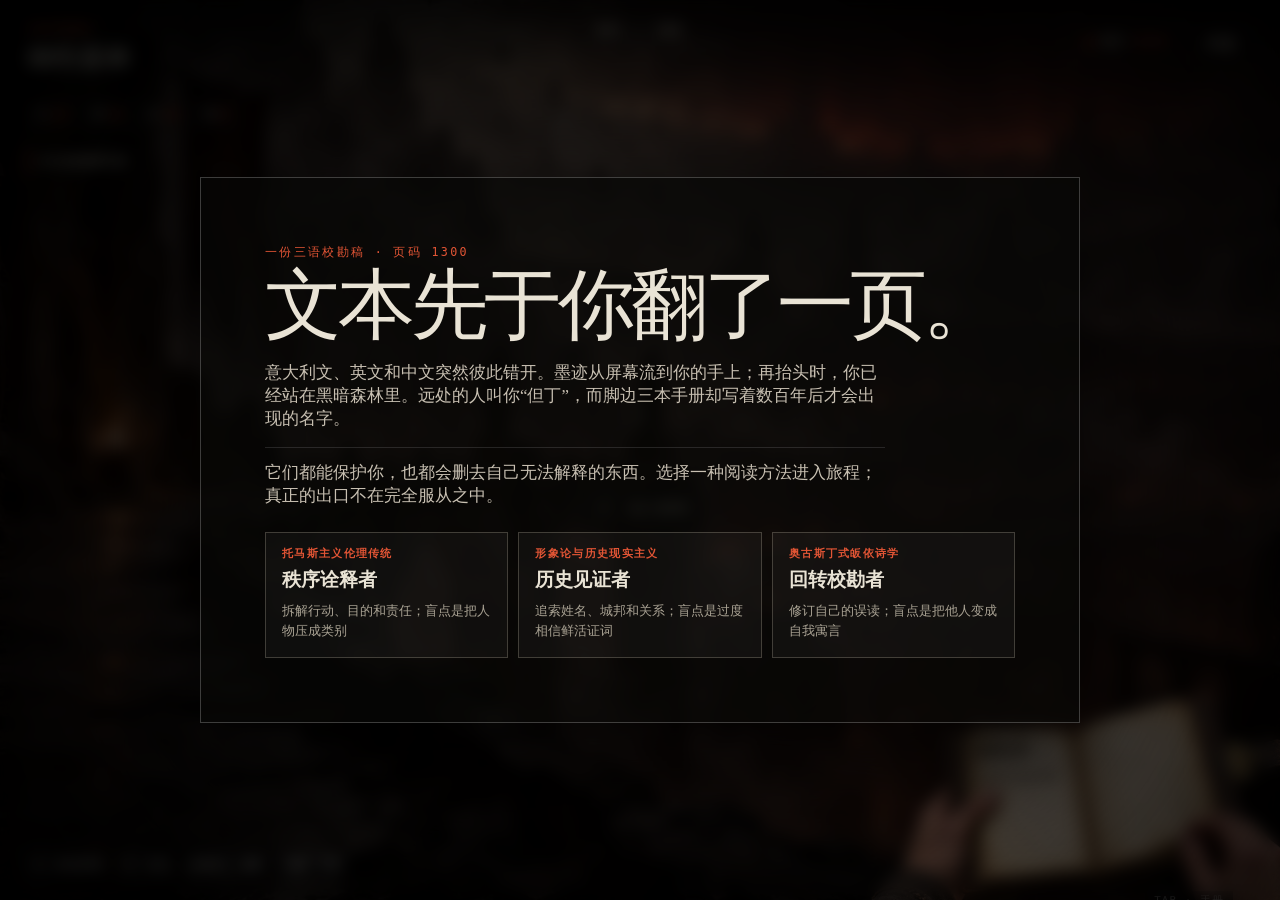
==== atlas.html @ f46daacb "Build playable Canto V narrative vertical slice" ====
<!doctype html>
<html lang="zh-CN">
<head>
  <meta charset="UTF-8" />
  <meta name="viewport" content="width=device-width, initial-scale=1" />
  <meta name="theme-color" content="#070706" />
  <meta name="description" content="第一人称《神曲》规则怪谈：100歌剧情演绎、三种解释传统、跨歌后果、三语阅读与王维克中文全译。" />
  <title>进入此门者｜第一人称《神曲》旅程</title>
  <link rel="preload" as="image" href="assets/inferno-first-person.png" />
  <link rel="preload" as="image" href="assets/traveler-hands-manual.png" />
  <link rel="preload" as="image" href="assets/character-virgil.png" />
  <link rel="preload" as="image" href="assets/character-francesca-paolo.png" />
  <link rel="stylesheet" href="styles.css" />
  <link rel="stylesheet" href="immersive.css?v=20260926-story4" />
</head>
<body>
  <main class="game realm-inferno" id="game" aria-label="第一人称三界旅程">
    <div class="world" id="world" aria-hidden="true">
      <img class="world-image" id="worldImage" src="assets/inferno-first-person.png" alt="" />
      <canvas id="atmosphere"></canvas>
      <div class="depth-fog"></div><div class="vignette"></div>
    </div>

    <header class="hud-top">
      <div class="place"><span id="realmLabel">INFERNO</span><strong id="placeTitle">幽暗森林</strong></div>
      <div class="route"><span id="routeCount">001 / 100</span><i><b id="routeBar"></b></i></div>
      <div class="hud-actions">
        <button class="quiet-button sound-toggle" id="musicToggle" type="button" aria-pressed="true"><span class="sound-bars" aria-hidden="true"><i></i><i></i><i></i></span><b>配乐</b><em>开</em></button>
        <button class="quiet-button" id="openArchive" type="button">档案</button>
      </div>
    </header>

    <div class="status-orbit" aria-label="旅者状态"><span title="意志">意 <b id="willValue">55</b></span><span title="怜悯">悯 <b id="mercyValue">55</b></span><span title="辨识">识 <b id="insightValue">55</b></span><span class="burden-stat" title="道路张力">张 <b id="burdenValue">0</b></span></div>
    <div class="school-orbit" id="schoolHud">尚未选择解释手册</div>
    <div class="reticle" aria-hidden="true"><i></i><i></i></div>
    <figure class="character-stage" id="characterStage" hidden>
      <img id="characterPortrait" src="assets/character-virgil.png" alt="" />
      <figcaption><span id="characterRole">引路人</span><strong id="characterName">维吉尔</strong></figcaption>
    </figure>

    <button class="world-prompt" id="worldPrompt" type="button"><span class="key">W</span><strong id="promptText">向前走</strong></button>

    <section class="encounter" id="encounterPanel" aria-live="polite" hidden>
      <div class="speaker-line"><span id="speakerName"></span><small id="encounterStage"></small></div>
      <div class="dialogue-trail" id="dialogueTrail"></div>
      <p class="spoken" id="spokenText"></p>
      <h1 id="encounterQuestion" hidden></h1>
      <div class="choices" id="choiceList" hidden></div>
      <div class="consequence" id="consequence" hidden>
        <p class="aftermath" id="consequenceText"></p>
        <section class="choice-analysis" id="choiceAnalysis" hidden>
          <span id="analysisLabel">手册复盘</span>
          <strong id="analysisMethod"></strong>
          <p id="analysisWhy"></p>
          <p class="analysis-limit" id="analysisLimit"></p>
          <small id="analysisEvidence"></small>
        </section>
        <div class="consequence-actions"><button class="text-button" id="showEvidence" type="button">翻阅本歌文本</button><button class="stay-button" id="acceptFate" type="button" hidden>留在此处</button><button class="continue-button" id="continueJourney" type="button"><span>W</span> 继续前行</button></div>
      </div>
    </section>

    <section class="interlude" id="interlude" aria-live="polite" hidden>
      <div class="interlude-rule"></div>
      <p id="interludeRoute"></p>
      <span class="interlude-theme" id="interludeTheme"></span>
      <blockquote><q id="interludeQuote"></q><cite id="interludeSource"></cite></blockquote>
      <p class="interlude-note" id="interludeNote"></p>
      <button id="interludeContinue" type="button"><span>W</span> 进入下一歌</button>
    </section>

    <button class="manual-rig" id="manualButton" type="button" aria-label="打开随身手册">
      <img src="assets/traveler-hands-manual.png" alt="你的双手正拿着一本打开的皮革手册" />
      <span class="manual-ink" id="manualInk"><b>旅程记录</b><em>尚未写入本歌判断</em></span><span class="manual-key">TAB · 手册</span>
    </button>

    <div class="movement-help"><span><b>W</b> 推进剧情</span><span><b>E</b> 交互</span><span><b>A/B/C</b> 选择</span><span><b>TAB</b> 手册</span></div>

    <aside class="compendium" id="compendium" hidden>
      <header><div><span>FIELD MANUAL</span><h2>随身手册</h2></div><button id="closeCompendium" type="button" aria-label="关闭手册">×</button></header>
      <nav aria-label="手册内容"><button class="is-active" data-panel="record" type="button">本歌记录</button><button data-panel="school" type="button">解释规则</button><button data-panel="threads" type="button">跨歌回声</button><button data-panel="text" type="button">三语阅读</button><button data-panel="map" type="button">百歌地图</button><button data-panel="sources" type="button">文献来源</button></nav>
      <div class="manual-panel is-active" data-manual-panel="record">
        <p class="folio" id="recordRef">INF. I</p><h3 id="recordTitle">幽暗森林</h3>
        <div class="record-dialogue" id="recordDialogue"></div>
        <p id="recordBody">本歌尚未作出判断。</p>
        <section class="source-trace"><span id="evidenceType">原诗索引</span><strong id="evidenceRef">Inf. I.1–136</strong><p id="evidenceNote">本歌场景依据原诗重构；人物对白将标明直引或改写。</p></section>
        <div class="school-verdict" id="schoolVerdict"><span>解释批注</span><p>选择手册后，这里会记录它如何阅读你的行动。</p></div>
        <p class="fate-status" id="fateStatus">道路张力 0 / 7</p>
        <div class="error-mark" id="errorMark" hidden><span>当前偏向</span><strong id="errorLabel"></strong></div>
      </div>
      <div class="manual-panel school-panel" data-manual-panel="school" hidden>
        <p class="folio">INTERPRETIVE PROTOCOL</p><h3 id="schoolName">学派规则</h3>
        <p class="school-scholar" id="schoolScholar"></p>
        <blockquote id="schoolThesis"></blockquote>
        <div class="method-pair"><p><span>你能做什么</span><strong id="schoolTool"></strong></p><p><span>手册看不见什么</span><strong id="schoolBlindSpot"></strong></p></div>
        <ol class="school-rules" id="schoolRules"></ol>
        <div class="school-ledger"><span id="schoolSafety"></span><span id="schoolDoubt"></span></div>
        <p class="school-warning" id="schoolWarning"></p>
      </div>
      <div class="manual-panel threads-panel" data-manual-panel="threads" hidden>
        <p class="folio">ECHOES ACROSS THE POEM</p><h3>跨歌回声</h3>
        <p>关键判断不会在离开本歌后消失。它们会改变后来的人物、问题和手册文字。</p>
        <div class="thread-summary"><span id="fractureCount">手册裂痕 0 / 3界</span><span id="threadCount">尚无回声</span></div>
        <div class="thread-list" id="threadList"></div>
      </div>
      <div class="manual-panel evidence-panel" data-manual-panel="text" hidden>
        <div class="evidence-heading"><div><p class="folio" id="textRef"></p><h3>三语阅读</h3></div><button class="text-button" id="toggleLines" type="button">展开意/英全歌</button></div>
        <details class="alignment-note"><summary>文本编排</summary><p id="alignmentState">100歌已核对</p></details>
        <section class="chinese-context"><span>本篇提要</span><p id="chineseExplanation"></p></section>
        <section class="chinese-translation" aria-labelledby="chineseTranslationTitle">
          <header><div><span id="chineseRef">王维克译 · 1949</span><h4 id="chineseTranslationTitle">散文体中文全译</h4></div><button class="text-button" id="toggleChinese" type="button">展开本篇译文</button></header>
          <p class="translation-method">王维克散文译 · 按本篇段落编排</p>
          <p class="translation-summary" id="chineseSummary"></p>
          <div class="chinese-text" id="chineseText"></div>
          <details class="translator-notes" id="translatorNotes" hidden><summary id="translatorNotesSummary">王维克译者注</summary><ol id="translatorNotesList"></ol></details>
        </section>
        <div class="language-headings" aria-hidden="true"><span>行号</span><span>意大利文原文</span><span>Longfellow 英译</span></div>
        <div class="lines" id="lineWindow"></div>
      </div>
      <div class="manual-panel" data-manual-panel="map" hidden><div class="map-head"><p>选择已抵达的歌；未抵达节点只显示标题。</p><span id="visitedCount"></span></div><div class="canto-map" id="cantoMap"></div></div>
      <div class="manual-panel sources" data-manual-panel="sources" hidden>
        <h3>版本与链接</h3>
        <p>原文、译文与研究资料入口。</p>
        <a href="https://www.gutenberg.org/ebooks/1000" target="_blank" rel="noreferrer"><strong>Project Gutenberg 1000</strong><span>意大利文《神曲》全文</span></a>
        <a href="https://www.gutenberg.org/ebooks/1004" target="_blank" rel="noreferrer"><strong>Project Gutenberg 1004</strong><span>Longfellow 英译全文</span></a>
        <a href="https://commons.wikimedia.org/wiki/File:NCL-9900010594_%E7%A5%9E%E6%9B%B2.pdf" target="_blank" rel="noreferrer"><strong>王维克译《神曲》</strong><span>商务印书馆1949年版公版扫描</span></a>
        <a href="https://www.cp.com.cn/ourselves/history/dsj.html" target="_blank" rel="noreferrer"><strong>商务印书馆大事记</strong><span>1939—1948年译本出版记录</span></a>
        <a href="https://icwar.bfsu.edu.cn/__local/C/5C/36/866BDBA2E367BA9104724E0DD99_2E299E2A_2F5A9C.pdf?e=.pdf" target="_blank" rel="noreferrer"><strong>汉译研究论文</strong><span>首个中文全译本及译本史说明</span></a>
        <a href="https://dante.princeton.edu/dante/pdp/commedia.html" target="_blank" rel="noreferrer"><strong>Princeton Dante Project</strong><span>原文、译文与评论入口</span></a>
        <a href="https://dante.dartmouth.edu/" target="_blank" rel="noreferrer"><strong>Dartmouth Dante Project</strong><span>历史评论数据库</span></a>
        <a href="https://digitaldante.columbia.edu/dante/divine-comedy/" target="_blank" rel="noreferrer"><strong>Digital Dante</strong><span>逐歌原文、译文与专题评论</span></a>
        <a href="https://worldofdante.org/" target="_blank" rel="noreferrer"><strong>World of Dante</strong><span>人物、地点、地图、时间线与图像</span></a>
        <a href="https://plato.stanford.edu/entries/aquinas/" target="_blank" rel="noreferrer"><strong>Thomas Aquinas</strong><span>意志、德性与自由选择</span></a>
        <a href="https://dante.princeton.edu/cgi-bin/dante/DispMinorWork.pl?REF=XIII.20&amp;TITLE=Epist" target="_blank" rel="noreferrer"><strong>《致斯卡拉大亲王书》第十三封</strong><span>《神曲》的复义阅读传统</span></a>
        <a href="https://assets.press.princeton.edu/chapters/i10091.pdf" target="_blank" rel="noreferrer"><strong>Erich Auerbach</strong><span>形象论、历史现实与尘世人物</span></a>
        <a href="https://books.google.com/books/about/Dante.html?id=Bobx-kv6_KIC" target="_blank" rel="noreferrer"><strong>John Freccero</strong><span>《但丁：皈依的诗学》</span></a>
        <a href="https://www.gutenberg.org/files/8438/8438-h/8438-h" target="_blank" rel="noreferrer"><strong>亚里士多德《尼各马可伦理学》</strong><span>选择、德性与自由行动</span></a>
        <a href="https://www.gutenberg.org/cache/epub/3296/pg3296.html" target="_blank" rel="noreferrer"><strong>奥古斯丁《忏悔录》</strong><span>欲望、记忆与心灵回转</span></a>
        <a href="https://www.gutenberg.org/files/14328/14328-h/14328-h.htm" target="_blank" rel="noreferrer"><strong>波爱修斯《哲学的慰藉》</strong><span>命运、自由与善的秩序</span></a>
        <details class="method-note"><summary>版本说明</summary><p>意大利文与英文按篇、歌、行编排，共14,233行；王维克散文译按篇、段落编排，收录100篇、961段正文与1,691条译者注。人物与场景为依据原著空间和服饰语境制作的当代重构。</p></details>
      </div>
    </aside>

    <div class="role-gate" id="roleGate" role="dialog" aria-modal="true" aria-labelledby="gateTitle">
      <div class="gate-card"><span class="gate-kicker">一份三语校勘稿 · 页码 1300</span><h1 id="gateTitle">文本先于你翻了一页。</h1><p>意大利文、英文和中文突然彼此错开。墨迹从屏幕流到你的手上；再抬头时，你已经站在黑暗森林里。远处的人叫你“但丁”，而脚边三本手册却写着数百年后才会出现的名字。</p><p class="gate-premise">它们都能保护你，也都会删去自己无法解释的东西。选择一种阅读方法进入旅程；真正的出口不在完全服从之中。</p><div class="roles"><button data-role="wanderer" type="button"><small>托马斯主义伦理传统</small><strong>秩序诠释者</strong><span>拆解行动、目的和责任；盲点是把人物压成类别</span></button><button data-role="witness" type="button"><small>形象论与历史现实主义</small><strong>历史见证者</strong><span>追索姓名、城邦和关系；盲点是过度相信鲜活证词</span></button><button data-role="reader" type="button"><small>奥古斯丁式皈依诗学</small><strong>回转校勘者</strong><span>修订自己的误读；盲点是把他人变成自我寓言</span></button></div></div>
    </div>
  </main>
  <script src="encounters.js?v=20260926-story4"></script><script src="app.js?v=20260926-story4"></script>
</body>
</html>
---- styles.css ----
:root{color-scheme:dark;--paper:#e9e3d5;--dim:#aaa394;--ink:#090908;--glass:rgba(9,9,8,.68);--line:rgba(235,226,205,.22);--accent:#e25535;--look-x:0px;--look-y:0px}*{box-sizing:border-box}html,body{margin:0;width:100%;height:100%;overflow:hidden;background:#050505;color:var(--paper);font-family:"Songti SC","Noto Serif CJK SC",Georgia,serif}button{font:inherit}.game{position:relative;width:100%;height:100svh;overflow:hidden;isolation:isolate;background:#080706}.game.realm-purgatorio{--accent:#e8ad54}.game.realm-paradiso{--accent:#f1dfad;--paper:#fffdf5;--dim:#d6d1c6}.world{position:absolute;inset:-4%;z-index:-2;overflow:hidden;transform:translate3d(var(--look-x),var(--look-y),0) scale(1.05);transition:transform .16s ease-out}.world-image{width:100%;height:100%;object-fit:cover;filter:saturate(.84) contrast(1.08) brightness(.68);transform:scale(1.03);animation:world-breathe 16s ease-in-out infinite alternate}.realm-purgatorio .world-image{filter:saturate(.88) contrast(1.02) brightness(.8)}.realm-paradiso .world-image{filter:saturate(.78) contrast(.97) brightness(.92)}.game.is-walking .world{animation:camera-step 1.15s cubic-bezier(.2,.7,.2,1)}#atmosphere{position:absolute;inset:0;width:100%;height:100%;opacity:.62}.depth-fog{position:absolute;inset:0;background:linear-gradient(180deg,rgba(2,2,2,.45),transparent 32%,transparent 60%,rgba(2,2,2,.62)),radial-gradient(circle at 50% 45%,transparent 28%,rgba(0,0,0,.38) 92%)}.vignette{position:absolute;inset:0;box-shadow:inset 0 0 18vw 6vw rgba(0,0,0,.58);pointer-events:none}.hud-top{position:absolute;top:0;left:0;right:0;z-index:8;display:grid;grid-template-columns:1fr auto 1fr;align-items:start;padding:1.5rem 1.7rem;background:linear-gradient(180deg,rgba(0,0,0,.6),transparent);text-shadow:0 2px 12px #000}.place span,.place strong{display:block}.place span{color:var(--accent);font:600 .73rem/1 ui-monospace,monospace;letter-spacing:.2em}.place strong{margin-top:.3rem;font-size:clamp(1.25rem,2vw,2.2rem);font-weight:500}.route{justify-self:center;display:grid;gap:.45rem;min-width:180px;text-align:center}.route span{font:.75rem/1 ui-monospace,monospace;letter-spacing:.2em}.route i{height:2px;background:rgba(255,255,255,.16);overflow:hidden}.route b{display:block;width:1%;height:100%;background:var(--accent);box-shadow:0 0 10px var(--accent);transition:width .5s ease}.quiet-button{justify-self:end;padding:.55rem .85rem;border:1px solid var(--line);background:rgba(0,0,0,.28);backdrop-filter:blur(10px);color:var(--paper);cursor:pointer}.quiet-button:hover{border-color:var(--accent)}.status-orbit{position:absolute;top:6.3rem;left:1.7rem;z-index:7;display:flex;gap:.45rem}.status-orbit span{display:grid;grid-template-columns:auto auto;gap:.3rem;align-items:center;padding:.35rem .5rem;border:1px solid var(--line);background:rgba(0,0,0,.34);backdrop-filter:blur(8px);font-size:.72rem}.status-orbit b{font-family:ui-monospace,monospace;color:var(--accent)}.reticle{position:absolute;left:50%;top:46%;z-index:5;width:22px;height:22px;transform:translate(-50%,-50%);opacity:.72}.reticle i{position:absolute;background:rgba(255,255,255,.8);box-shadow:0 0 8px #fff}.reticle i:first-child{left:10px;top:3px;width:1px;height:16px}.reticle i:last-child{left:3px;top:10px;width:16px;height:1px}.world-prompt{position:absolute;left:50%;top:54%;z-index:8;display:flex;align-items:center;gap:.7rem;transform:translateX(-50%);padding:.55rem .9rem;border:1px solid rgba(255,255,255,.28);background:rgba(5,5,5,.58);backdrop-filter:blur(10px);color:var(--paper);cursor:pointer;animation:prompt-pulse 2.5s ease infinite}.world-prompt:hover{border-color:var(--accent)}.world-prompt .key{display:grid;width:1.65rem;height:1.65rem;place-items:center;border:1px solid rgba(255,255,255,.38);font:700 .72rem/1 ui-monospace,monospace}.world-prompt strong{font-size:.88rem;letter-spacing:.08em}.encounter{position:absolute;left:50%;bottom:2rem;z-index:10;width:min(850px,calc(100% - 3rem));transform:translateX(-50%);padding:1.1rem 1.3rem 1.2rem;border-top:2px solid var(--accent);background:linear-gradient(110deg,rgba(7,7,6,.94),rgba(9,8,7,.76));box-shadow:0 22px 90px rgba(0,0,0,.62);backdrop-filter:blur(18px);animation:panel-rise .35s ease}.encounter[hidden]{display:none}.speaker-line{display:flex;justify-content:space-between;gap:1rem;color:var(--accent);font:.75rem/1.2 ui-monospace,monospace;letter-spacing:.12em}.speaker-line small{color:var(--dim)}.spoken{margin:.65rem 0 .3rem;font-size:clamp(1.02rem,1.45vw,1.22rem);line-height:1.72}.encounter h1{margin:.9rem 0 .8rem;font-size:clamp(1.25rem,2vw,1.75rem);font-weight:500;line-height:1.45}.choices{display:grid;grid-template-columns:repeat(3,1fr);gap:.55rem}.choices[hidden],.consequence[hidden]{display:none}.choice{position:relative;min-height:94px;padding:.75rem .8rem .7rem 2.45rem;border:1px solid var(--line);background:rgba(255,255,255,.035);color:var(--paper);text-align:left;cursor:pointer;line-height:1.45}.choice:hover,.choice:focus-visible{border-color:var(--accent);background:rgba(255,255,255,.08);outline:none}.choice span{position:absolute;top:.72rem;left:.72rem;color:var(--accent);font:700 .75rem/1 ui-monospace,monospace}.choice strong{font-size:.95rem;font-weight:500}.consequence{margin-top:.8rem;padding-top:.75rem;border-top:1px solid var(--line)}.consequence p{margin:0 0 .75rem;color:#d7d0c1;line-height:1.65}.consequence>div{display:flex;justify-content:space-between;gap:1rem}.text-button{padding:.55rem 0;border:0;background:none;color:var(--dim);cursor:pointer}.text-button:hover{color:var(--paper)}.continue-button{padding:.6rem 1rem;border:1px solid var(--accent);background:var(--accent);color:#100b07;font-weight:700;cursor:pointer}.manual-rig{position:absolute;right:-1.5vw;bottom:-5.5vw;z-index:6;width:min(47vw,740px);padding:0;border:0;background:transparent;color:inherit;cursor:pointer;filter:drop-shadow(0 20px 35px rgba(0,0,0,.7));transform-origin:75% 92%;transition:transform .3s ease,filter .3s ease}.manual-rig:hover{transform:translateY(-8px) rotate(-.4deg);filter:drop-shadow(0 24px 45px rgba(0,0,0,.8))}.manual-rig img{display:block;width:100%;height:auto}.manual-ink{position:absolute;left:46.5%;top:32%;width:28%;transform:rotate(-1.7deg);color:#342719;text-align:left;text-shadow:none}.manual-ink b,.manual-ink em{display:block}.manual-ink b{font-size:clamp(.7rem,1.05vw,1rem);border-bottom:1px solid rgba(54,39,24,.35);padding-bottom:.25rem}.manual-ink em{margin-top:.4rem;font-size:clamp(.55rem,.82vw,.78rem);font-style:normal;line-height:1.45}.manual-key{position:absolute;right:11%;bottom:17%;padding:.35rem .55rem;background:rgba(0,0,0,.62);color:#eee;font:.68rem/1 ui-monospace,monospace;letter-spacing:.1em}.movement-help{position:absolute;left:1.7rem;bottom:1.5rem;z-index:7;display:flex;gap:1rem;color:rgba(255,255,255,.68);font:600 .7rem/1 ui-monospace,monospace;letter-spacing:.08em}.movement-help span{display:flex;align-items:center;gap:.3rem}.movement-help b{display:grid;min-width:1.45rem;height:1.45rem;padding:0 .25rem;place-items:center;border:1px solid rgba(255,255,255,.28);color:#fff}.compendium{position:absolute;inset:1.2rem 1.2rem 1.2rem auto;z-index:20;width:min(650px,calc(100% - 2.4rem));overflow:auto;border:1px solid rgba(99,76,42,.65);background:linear-gradient(90deg,#d9c9a8,#efe3c9 52%,#d8c5a3);color:#2b2117;box-shadow:0 30px 100px #000;animation:book-open .38s ease}.compendium[hidden]{display:none}.compendium:before{content:"";position:absolute;left:50%;top:0;bottom:0;width:1px;background:rgba(80,57,32,.2);box-shadow:0 0 24px 6px rgba(57,42,27,.16)}.compendium header{position:relative;z-index:1;display:flex;justify-content:space-between;align-items:flex-start;padding:1.5rem 1.7rem .8rem;border-bottom:1px solid rgba(60,43,26,.25)}.compendium header span{font:.68rem/1 ui-monospace,monospace;letter-spacing:.18em}.compendium h2{margin:.2rem 0 0;font-size:2rem;font-weight:500}.compendium header button{border:0;background:none;color:#2b2117;font-size:2rem;cursor:pointer}.compendium nav{position:relative;z-index:1;display:grid;grid-template-columns:repeat(4,1fr);border-bottom:1px solid rgba(60,43,26,.22)}.compendium nav button{padding:.75rem .4rem;border:0;border-right:1px solid rgba(60,43,26,.15);background:transparent;color:#685943;cursor:pointer}.compendium nav button.is-active{background:rgba(67,47,27,.11);color:#20170e}.manual-panel{position:relative;z-index:1;padding:1.7rem;min-height:calc(100% - 140px)}.manual-panel[hidden]{display:none}.folio{margin:0;color:#7b3a28;font:700 .72rem/1 ui-monospace,monospace;letter-spacing:.14em}.manual-panel h3{margin:.45rem 0 .8rem;font-size:1.65rem;font-weight:500}.manual-panel>p{line-height:1.75}.error-mark{display:grid;gap:.2rem;margin-top:1.5rem;padding:1rem;border:1px solid rgba(91,38,25,.3)}.error-mark span{font-size:.72rem;color:#795a45}.error-mark strong{color:#8a3523}.evidence-heading,.map-head{display:flex;justify-content:space-between;gap:1rem;align-items:flex-start}.compendium .text-button{color:#73503c}.lines{display:grid;gap:.5rem}.line{display:grid;grid-template-columns:2.6rem 1fr 1fr;gap:.75rem;padding:.6rem 0;border-top:1px solid rgba(60,43,26,.16)}.line span{font:.68rem/1.4 ui-monospace,monospace;color:#7b6048}.line p{margin:0;font-size:.82rem;line-height:1.5}.line .en{color:#6f614f}.canto-map{display:grid;grid-template-columns:repeat(10,1fr);gap:.35rem;margin-top:1rem}.canto-map button{aspect-ratio:1;border:1px solid rgba(60,43,26,.25);background:rgba(255,255,255,.17);color:#433422;cursor:pointer;font:700 .68rem/1 ui-monospace,monospace}.canto-map button.visited{background:#58432f;color:#f3e7d0}.canto-map button.current{outline:2px solid #9c3e2c;outline-offset:1px}.sources a{display:flex;justify-content:space-between;gap:1rem;padding:.8rem 0;border-top:1px solid rgba(60,43,26,.18);color:#2b2117;text-decoration:none}.sources a span{color:#74644e;font-size:.78rem}.source-note{font-size:.78rem;color:#685a47}.role-gate{position:absolute;inset:0;z-index:30;display:grid;place-items:center;padding:2rem;background:radial-gradient(circle at center,rgba(0,0,0,.35),rgba(0,0,0,.86));backdrop-filter:blur(8px)}.role-gate[hidden]{display:none}.gate-card{width:min(880px,100%);padding:clamp(1.5rem,5vw,4rem);border:1px solid rgba(255,255,255,.22);background:rgba(7,7,6,.76);box-shadow:0 30px 120px #000}.gate-kicker{color:var(--accent);font:.73rem/1 ui-monospace,monospace;letter-spacing:.2em}.gate-card h1{margin:.5rem 0 .7rem;font-size:clamp(2.6rem,6vw,6rem);font-weight:500;letter-spacing:-.05em;line-height:1}.gate-card>p{max-width:620px;color:#c8c0b2;font-size:1.05rem}.roles{display:grid;grid-template-columns:repeat(3,1fr);gap:.65rem;margin-top:1.6rem}.roles button{min-height:125px;padding:1rem;border:1px solid var(--line);background:rgba(255,255,255,.035);color:var(--paper);text-align:left;cursor:pointer}.roles button:hover{border-color:var(--accent);transform:translateY(-3px)}.roles strong,.roles span{display:block}.roles strong{font-size:1.2rem}.roles span{margin-top:.45rem;color:var(--dim);font-size:.82rem}@keyframes world-breathe{from{transform:scale(1.03) translate3d(-.3%,0,0)}to{transform:scale(1.09) translate3d(.8%,-.6%,0)}}@keyframes camera-step{0%{transform:translate3d(var(--look-x),var(--look-y),0) scale(1.05)}26%{transform:translate3d(var(--look-x),calc(var(--look-y) + 14px),0) scale(1.11)}55%{transform:translate3d(var(--look-x),calc(var(--look-y) - 8px),0) scale(1.16);filter:blur(1px)}100%{transform:translate3d(var(--look-x),var(--look-y),0) scale(1.07)}}@keyframes prompt-pulse{50%{transform:translateX(-50%) scale(1.035);border-color:var(--accent)}}@keyframes panel-rise{from{opacity:0;transform:translate(-50%,20px)}to{opacity:1;transform:translate(-50%,0)}}@keyframes book-open{from{opacity:0;transform:perspective(1200px) rotateY(12deg) translateX(30px)}to{opacity:1;transform:none}}@media(max-width:850px){.hud-top{padding:1rem;grid-template-columns:1fr auto}.route{position:absolute;top:4.8rem;left:1rem;right:1rem;min-width:0}.quiet-button{grid-column:2}.status-orbit{top:6.2rem;left:1rem}.manual-rig{width:72vw;right:-8vw;bottom:-4vw}.movement-help{left:1rem;bottom:1rem}.encounter{bottom:1rem;width:calc(100% - 2rem)}.choices{grid-template-columns:1fr}.choice{min-height:62px}.roles{grid-template-columns:1fr}.roles button{min-height:82px}.gate-card h1{font-size:clamp(2.3rem,12vw,4rem)}.compendium{inset:.5rem;width:calc(100% - 1rem)}.canto-map{grid-template-columns:repeat(8,1fr)}}@media(max-width:560px){.place strong{font-size:1.05rem}.status-orbit{display:none}.manual-rig{width:92vw;right:-24vw;bottom:-6vw}.manual-ink{display:none}.movement-help span:nth-child(2){display:none}.encounter{max-height:62vh;overflow:auto}.encounter h1{font-size:1.18rem}.spoken{font-size:.96rem}.compendium nav{grid-template-columns:1fr 1fr}.line{grid-template-columns:2rem 1fr}.line .en{grid-column:2}.canto-map{grid-template-columns:repeat(7,1fr)}}@media(prefers-reduced-motion:reduce){*{animation:none!important;transition:none!important}.world{transform:none}.world-image{transform:none}}
---- immersive.css ----
.hud-actions {
  justify-self: end;
  display: flex;
  gap: .5rem;
  align-items: flex-start;
}

.hud-actions .quiet-button { justify-self: auto; }

.sound-toggle {
  display: flex;
  align-items: center;
  gap: .42rem;
}

.sound-toggle b,
.sound-toggle em {
  font-size: .72rem;
  font-style: normal;
  font-weight: 500;
}

.sound-toggle em { color: var(--accent); }
.sound-toggle.is-off { opacity: .58; }

.sound-bars {
  display: flex;
  align-items: flex-end;
  gap: 2px;
  width: 13px;
  height: 12px;
}

.sound-bars i {
  display: block;
  width: 2px;
  background: var(--accent);
  animation: sound-bar .9s ease-in-out infinite alternate;
}

.sound-bars i:nth-child(1) { height: 45%; }
.sound-bars i:nth-child(2) { height: 100%; animation-delay: -.35s; }
.sound-bars i:nth-child(3) { height: 68%; animation-delay: -.6s; }
.sound-toggle.is-off .sound-bars i { height: 2px; animation: none; }
.world-prompt[hidden] { display: none; }
.world-image { position: relative; z-index: 0; transition: filter .4s ease; }
#atmosphere,.depth-fog,.vignette { z-index: 2; }
.burden-stat b { color: #ff7257; }
.school-orbit { position: absolute; top: 9.25rem; left: 1.7rem; z-index: 7; max-width: 25rem; padding: .4rem .55rem; border-left: 2px solid var(--accent); background: rgba(0,0,0,.38); color: var(--dim); font: 700 .68rem/1.4 ui-monospace,monospace; backdrop-filter: blur(8px); }
.game.is-burdened .vignette { box-shadow: inset 0 0 20vw 7vw rgba(85, 10, 5, .68); }
.game.is-burdened .world-image { filter: saturate(.72) contrast(1.12) brightness(.62); }

.character-stage {
  position: absolute;
  left: 2.5vw;
  bottom: -3vh;
  z-index: 4;
  width: min(35vw, 520px);
  height: 78vh;
  margin: 0;
  pointer-events: none;
  filter: drop-shadow(0 28px 35px rgba(0, 0, 0, .72));
}

.character-stage[hidden] { display: none; }

.character-stage img {
  display: block;
  width: 100%;
  height: 100%;
  object-fit: contain;
  object-position: center bottom;
}

.character-stage figcaption {
  position: absolute;
  left: 10%;
  bottom: 19%;
  display: grid;
  gap: .18rem;
  padding: .55rem .75rem;
  border-left: 2px solid var(--accent);
  background: rgba(4, 4, 4, .7);
  backdrop-filter: blur(10px);
  text-shadow: 0 2px 8px #000;
}

.character-stage figcaption span {
  color: var(--accent);
  font: 600 .64rem/1 ui-monospace, monospace;
  letter-spacing: .12em;
}

.character-stage figcaption strong { font-size: 1rem; font-weight: 500; }
.character-stage.is-entering { animation: character-enter .52s cubic-bezier(.2, .75, .2, 1) both; }

.choice-analysis {
  display: grid;
  grid-template-columns: minmax(10rem, .42fr) 1fr;
  gap: .35rem 1rem;
  margin: .7rem 0 .85rem;
  padding: .8rem .9rem;
  border-left: 2px solid var(--accent);
  background: rgba(255,255,255,.035);
}
.choice-analysis[hidden] { display: none; }
.choice-analysis > span {
  grid-column: 1;
  color: var(--accent);
  font: 700 .65rem/1.3 ui-monospace,monospace;
  letter-spacing: .12em;
}
.choice-analysis > strong { grid-column: 1; font-size: .82rem; line-height: 1.45; font-weight: 600; }
.choice-analysis > p { grid-column: 2; margin: 0; color: #ddd5c6; font-size: .84rem; line-height: 1.58; }
.choice-analysis .analysis-limit { color: var(--dim); }
.choice-analysis > small { grid-column: 1 / -1; padding-top: .45rem; border-top: 1px solid rgba(255,255,255,.09); color: var(--dim); line-height: 1.5; }
.consequence-actions { display: flex; justify-content: space-between; gap: 1rem; }

.dialogue-trail {
  display: grid;
  gap: .32rem;
  margin: .55rem 0 .2rem;
}

.dialogue-trail:empty { display: none; }

.dialogue-trail p {
  display: grid;
  grid-template-columns: 6rem 1fr;
  gap: .65rem;
  margin: 0;
  padding: .28rem 0;
  border-bottom: 1px solid rgba(255, 255, 255, .08);
  color: var(--dim);
  font-size: .79rem;
  line-height: 1.5;
}

.dialogue-trail b { color: var(--accent); font-weight: 500; }
.dialogue-trail span { overflow: hidden; text-overflow: ellipsis; white-space: nowrap; }

.interlude {
  position: absolute;
  inset: 0;
  z-index: 18;
  display: grid;
  place-content: center;
  justify-items: center;
  gap: 1.25rem;
  padding: 2rem;
  background: radial-gradient(circle at 50% 48%, rgba(18,16,13,.72), rgba(2,2,2,.97) 72%);
  text-align: center;
  backdrop-filter: blur(9px);
  animation: interlude-in .8s ease both;
}
.interlude[hidden] { display: none; }
.interlude-rule { width: min(16rem,55vw); height: 1px; background: linear-gradient(90deg,transparent,var(--accent),transparent); box-shadow: 0 0 18px var(--accent); }
.interlude > p { margin: 0; color: var(--dim); font: 600 .68rem/1.5 ui-monospace,monospace; letter-spacing: .1em; }
.interlude-theme { color: var(--accent); font: 700 .7rem/1 ui-monospace,monospace; letter-spacing: .16em; text-transform: uppercase; }
.interlude blockquote { display: grid; gap: 1rem; width: min(760px,88vw); margin: .6rem 0; }
.interlude q { color: var(--paper); font-size: clamp(1.5rem,3.2vw,3.1rem); line-height: 1.42; text-wrap: balance; text-shadow: 0 4px 28px rgba(0,0,0,.85); }
.interlude cite { color: var(--accent); font-size: .8rem; font-style: normal; letter-spacing: .08em; }
.interlude .interlude-note { max-width: 680px; color: #bdb5a8; font: .9rem/1.72 "Songti SC","Noto Serif CJK SC",Georgia,serif; letter-spacing: 0; text-wrap: balance; }
.interlude button { margin-top: .5rem; padding: .65rem 1rem; border: 1px solid rgba(255,255,255,.25); background: rgba(255,255,255,.04); color: var(--paper); cursor: pointer; }
.interlude button:hover { border-color: var(--accent); }
.interlude button span { display: inline-grid; width: 1.45rem; height: 1.45rem; margin-right: .4rem; place-items: center; border: 1px solid rgba(255,255,255,.3); font: 700 .68rem/1 ui-monospace,monospace; }
.game:has(.interlude:not([hidden])) .hud-top,
.game:has(.interlude:not([hidden])) .status-orbit,
.game:has(.interlude:not([hidden])) .school-orbit,
.game:has(.interlude:not([hidden])) .manual-rig,
.game:has(.interlude:not([hidden])) .movement-help { opacity: 0; pointer-events: none; transition: opacity .35s ease; }

.continue-button span {
  display: inline-grid;
  min-width: 1.25rem;
  height: 1.25rem;
  margin-right: .35rem;
  place-items: center;
  border: 1px solid rgba(0, 0, 0, .35);
  font: .65rem/1 ui-monospace, monospace;
}

.stay-button {
  padding: .6rem .85rem;
  border: 1px solid rgba(226, 85, 53, .55);
  background: transparent;
  color: #e9b2a4;
  cursor: pointer;
}
.stay-button:hover { border-color: var(--accent); color: var(--paper); }
.stay-button[hidden] { display: none; }

/* During dialogue, collapse the carried manual into a compact tab so it never
   covers testimony or choices while remaining immediately reachable. */
body:has(.encounter:not([hidden])) .manual-rig {
  z-index: 12;
  top: 7.2rem;
  right: 1.25rem;
  bottom: auto;
  width: auto;
  filter: none;
  transform: none;
}

body:has(.encounter:not([hidden])) .manual-rig:hover { transform: translateY(-2px); filter: none; }
body:has(.encounter:not([hidden])) .manual-rig img,
body:has(.encounter:not([hidden])) .manual-rig .manual-ink { display: none; }
body:has(.encounter:not([hidden])) .manual-rig .manual-key {
  position: static;
  display: block;
  right: auto;
  bottom: auto;
  padding: .58rem .72rem;
  border: 1px solid var(--line);
  background: rgba(5, 5, 5, .72);
  backdrop-filter: blur(10px);
}
body:has(.compendium:not([hidden])) .manual-rig { visibility: hidden; }

.record-dialogue {
  display: grid;
  gap: .55rem;
  margin: 1rem 0;
  padding: 1rem 0;
  border-top: 1px solid rgba(60, 43, 26, .18);
  border-bottom: 1px solid rgba(60, 43, 26, .18);
}

.record-dialogue p {
  display: grid;
  grid-template-columns: 6.5rem 1fr;
  gap: .7rem;
  margin: 0;
  font-size: .86rem;
  line-height: 1.65;
}

.record-dialogue b { color: #8b3e2a; font-weight: 600; }
.record-dialogue span { color: #584b3a; }
.fate-status { margin-top: 1rem; padding-top: .7rem; border-top: 1px solid rgba(60, 43, 26, .18); color: #8b3e2a; font: 700 .72rem/1.4 ui-monospace, monospace; }
.compendium nav { grid-template-columns: repeat(6, 1fr); }
.roles small, .roles strong, .roles span { display: block; }
.roles small { margin-bottom: .45rem; color: var(--accent); font: 700 .68rem/1 ui-monospace, monospace; letter-spacing: .12em; }
.roles span { line-height: 1.55; }
.school-verdict { margin: 1rem 0; padding: .85rem 1rem; border-left: 3px solid #8b3e2a; background: rgba(84, 54, 27, .08); }
.school-verdict span { color: #8b3e2a; font: 700 .68rem/1 ui-monospace, monospace; letter-spacing: .1em; }
.school-verdict p { margin: .45rem 0 0; color: #4d3d2d; font-size: .84rem; line-height: 1.7; }
.source-trace { margin: 1rem 0; padding: .9rem 1rem; border: 1px solid rgba(67,47,27,.2); background: rgba(255,255,255,.16); }
.source-trace span,.source-trace strong { display: block; }
.source-trace span { color: #8b3e2a; font: 700 .66rem/1 ui-monospace,monospace; letter-spacing: .1em; }
.source-trace strong { margin-top: .45rem; color: #392b1f; font: 700 .86rem/1.4 ui-monospace,monospace; }
.source-trace p { margin: .45rem 0 0; color: #66533f; font-size: .79rem; line-height: 1.65; }
.school-scholar { margin: -.45rem 0 1rem; color: #80634a; font-size: .8rem; }
.school-panel blockquote { margin: 0 0 1.2rem; padding: .9rem 1rem; border-left: 3px solid #8b3e2a; background: rgba(84,54,27,.08); color: #4a3928; line-height: 1.75; }
.method-pair { display: grid; grid-template-columns: 1fr 1fr; gap: .7rem; margin: 0 0 1rem; }
.method-pair p { margin: 0; padding: .85rem; border: 1px solid rgba(67,47,27,.2); }
.method-pair span,.method-pair strong { display: block; }
.method-pair span { color: #8b3e2a; font: 700 .65rem/1 ui-monospace,monospace; letter-spacing: .08em; }
.method-pair strong { margin-top: .45rem; color: #4d3d2d; font-size: .8rem; font-weight: 500; line-height: 1.6; }
.school-rules { display: grid; gap: .55rem; margin: 0; padding: 0; list-style: none; counter-reset: rules; }
.school-rules li { position: relative; padding: .75rem .8rem .75rem 3rem; border: 1px solid rgba(67,47,27,.2); color: #493a2b; line-height: 1.6; counter-increment: rules; }
.school-rules li:before { content: counter(rules, upper-roman); position: absolute; left: .85rem; top: .82rem; color: #8b3e2a; font: 700 .7rem/1 ui-monospace,monospace; }
.school-ledger { display: grid; grid-template-columns: 1fr 1fr; gap: .6rem; margin-top: 1rem; }
.school-ledger span { padding: .7rem; border: 1px solid rgba(67,47,27,.2); color: #6b513a; font: 700 .72rem/1.4 ui-monospace,monospace; }
.school-warning { color: #72513b; font-size: .78rem; }
.thread-summary { display: grid; grid-template-columns: 1fr 1fr; gap: .6rem; margin: 1rem 0; }
.thread-summary span { padding: .7rem; border: 1px solid rgba(67,47,27,.2); color: #6b513a; font: 700 .72rem/1.4 ui-monospace,monospace; }
.thread-list { display: grid; gap: .7rem; }
.thread-empty { padding: 1rem; border: 1px dashed rgba(67,47,27,.25); color: #75634f; font-size: .82rem; line-height: 1.7; }
.thread-card { padding: 1rem; border: 1px solid rgba(67,47,27,.24); background: rgba(81,54,28,.045); }
.thread-card.is-resolved { border-left: 3px solid #8b3e2a; background: rgba(117,48,31,.07); }
.thread-card div { display: flex; justify-content: space-between; gap: .8rem; }
.thread-card strong { color: #3e2f21; font-size: .9rem; }
.thread-card div span { flex: 0 0 auto; color: #8b3e2a; font: 700 .65rem/1.4 ui-monospace,monospace; }
.thread-card p { margin: .65rem 0; color: #574634; font-size: .8rem; line-height: 1.7; }
.thread-card small { color: #806c55; font: .68rem/1.4 ui-monospace,monospace; }
.gate-premise { padding-top: .8rem; border-top: 1px solid rgba(255,255,255,.12); }

.alignment-note,
.method-note {
  margin: .25rem 0 1rem;
  border-top: 1px solid rgba(67, 47, 27, .18);
  border-bottom: 1px solid rgba(67, 47, 27, .18);
  color: #705d47;
}

.alignment-note summary,
.method-note summary { padding: .58rem 0; cursor: pointer; font-size: .74rem; }
.alignment-note p,
.method-note p { margin: 0; padding: 0 0 .75rem; font-size: .76rem; line-height: 1.65; }

.chinese-context {
  margin: 0 0 1.25rem;
  padding: 1rem 1.05rem;
  border-left: 3px solid #8f3b27;
  background: rgba(85, 57, 30, .08);
}

.chinese-context span {
  color: #8b3e2a;
  font: 700 .7rem/1 ui-monospace, monospace;
  letter-spacing: .1em;
}

.chinese-context p {
  margin: .48rem 0 0;
  color: #493b2c;
  font-size: .92rem;
  line-height: 1.72;
}

.chinese-translation {
  margin: 0 0 1.25rem;
  padding: 1rem 1.05rem;
  border: 1px solid rgba(67, 47, 27, .24);
  background: rgba(255, 252, 239, .34);
}

.chinese-translation header {
  display: flex;
  justify-content: space-between;
  gap: 1rem;
  align-items: flex-start;
  padding: 0 0 .7rem;
  border: 0;
}

.chinese-translation header span {
  color: #8b3e2a;
  font: 700 .68rem/1 ui-monospace, monospace;
  letter-spacing: .08em;
}

.chinese-translation header button {
  flex: 0 0 auto;
  padding: .3rem 0;
  font-size: .78rem;
  line-height: 1.4;
  white-space: nowrap;
}

.chinese-translation h4 { margin: .3rem 0 0; font-size: 1.15rem; font-weight: 600; }
.translation-method { margin: 0; color: #715f49; font-size: .76rem; line-height: 1.6; }
.translation-summary { margin: .7rem 0; padding: .55rem .7rem; background: rgba(83, 55, 29, .07); color: #5d4934; font-size: .8rem; line-height: 1.6; }
.chinese-text p { margin: 0; padding: .72rem 0; border-top: 1px solid rgba(60, 43, 26, .12); color: #31261b; font-size: .92rem; line-height: 1.9; text-align: justify; }
.chinese-text sup { margin-left: .28rem; color: #8b3e2a; font: 700 .64rem/1 ui-monospace, monospace; }
.translator-notes { margin-top: .7rem; border-top: 1px solid rgba(60, 43, 26, .2); color: #5f4d38; }
.translator-notes[hidden] { display: none; }
.translator-notes summary { padding: .75rem 0 .35rem; cursor: pointer; color: #7d3323; font-size: .78rem; font-weight: 700; }
.translator-notes ol { margin: .3rem 0 0; padding-left: 1.7rem; }
.translator-notes li { padding: .32rem 0; font-size: .76rem; line-height: 1.65; }

.language-headings,
.tercet {
  display: grid;
  grid-template-columns: 7rem 1fr 1fr;
  gap: .8rem;
}

.language-headings {
  padding: .55rem 0;
  color: #80684f;
  font: 700 .68rem/1 ui-monospace, monospace;
  letter-spacing: .08em;
}

.tercet {
  padding: .8rem 0;
  border-top: 1px solid rgba(60, 43, 26, .18);
}

.line-ref { color: #8b3e2a; font: 700 .68rem/1.5 ui-monospace, monospace; }
.tercet div { min-width: 0; }
.tercet p { margin: 0 0 .28rem; font-size: .84rem; line-height: 1.48; }
.tercet div:last-child { color: #6d5d4a; }

@keyframes sound-bar { to { height: 22%; } }
@keyframes character-enter {
  from { opacity: 0; transform: translateX(-36px) scale(.97); }
  to { opacity: 1; transform: none; }
}
@keyframes interlude-in {
  from { opacity: 0; filter: blur(8px); }
  to { opacity: 1; filter: none; }
}

@media (max-width: 900px) {
  .hud-actions { grid-column: 2; }
  .character-stage { left: -5vw; bottom: 2vh; width: min(48vw, 440px); height: 65vh; }
  .dialogue-trail p { grid-template-columns: 5rem 1fr; }
  .language-headings, .tercet { grid-template-columns: 5.2rem 1fr 1fr; }
}

@media (max-width: 650px) {
  .role-gate { display: block; overflow: auto; padding: .75rem; }
  .role-gate[hidden] { display: none; }
  .gate-card { margin: 0 auto; padding: 1.35rem; }
  .compendium { position: fixed; inset: .5rem; width: auto; }
  .hud-actions { gap: .25rem; }
  .sound-toggle b { display: none; }
  .character-stage { left: -20vw; bottom: 6vh; width: 78vw; height: 56vh; opacity: .72; }
  .character-stage figcaption { left: 28%; bottom: 7%; }
  .dialogue-trail p { grid-template-columns: 4.5rem 1fr; }
  .language-headings { display: none; }
  .tercet { grid-template-columns: 3.8rem 1fr; gap: .5rem; }
  .tercet div:last-child { grid-column: 2; padding-top: .25rem; border-top: 1px dashed rgba(60, 43, 26, .14); }
  .record-dialogue p { grid-template-columns: 5rem 1fr; }
  .compendium nav { grid-template-columns: repeat(3, 1fr); }
  .method-pair,.thread-summary { grid-template-columns: 1fr; }
  .school-orbit { top: 8.9rem; left: 1rem; max-width: 70vw; }
  .choice-analysis { grid-template-columns: 1fr; }
  .choice-analysis > span,.choice-analysis > strong,.choice-analysis > p,.choice-analysis > small { grid-column: 1; }
  body:has(.encounter:not([hidden])) .manual-rig {
    top: 6.8rem;
    right: .75rem;
    bottom: auto;
    width: auto;
  }
}
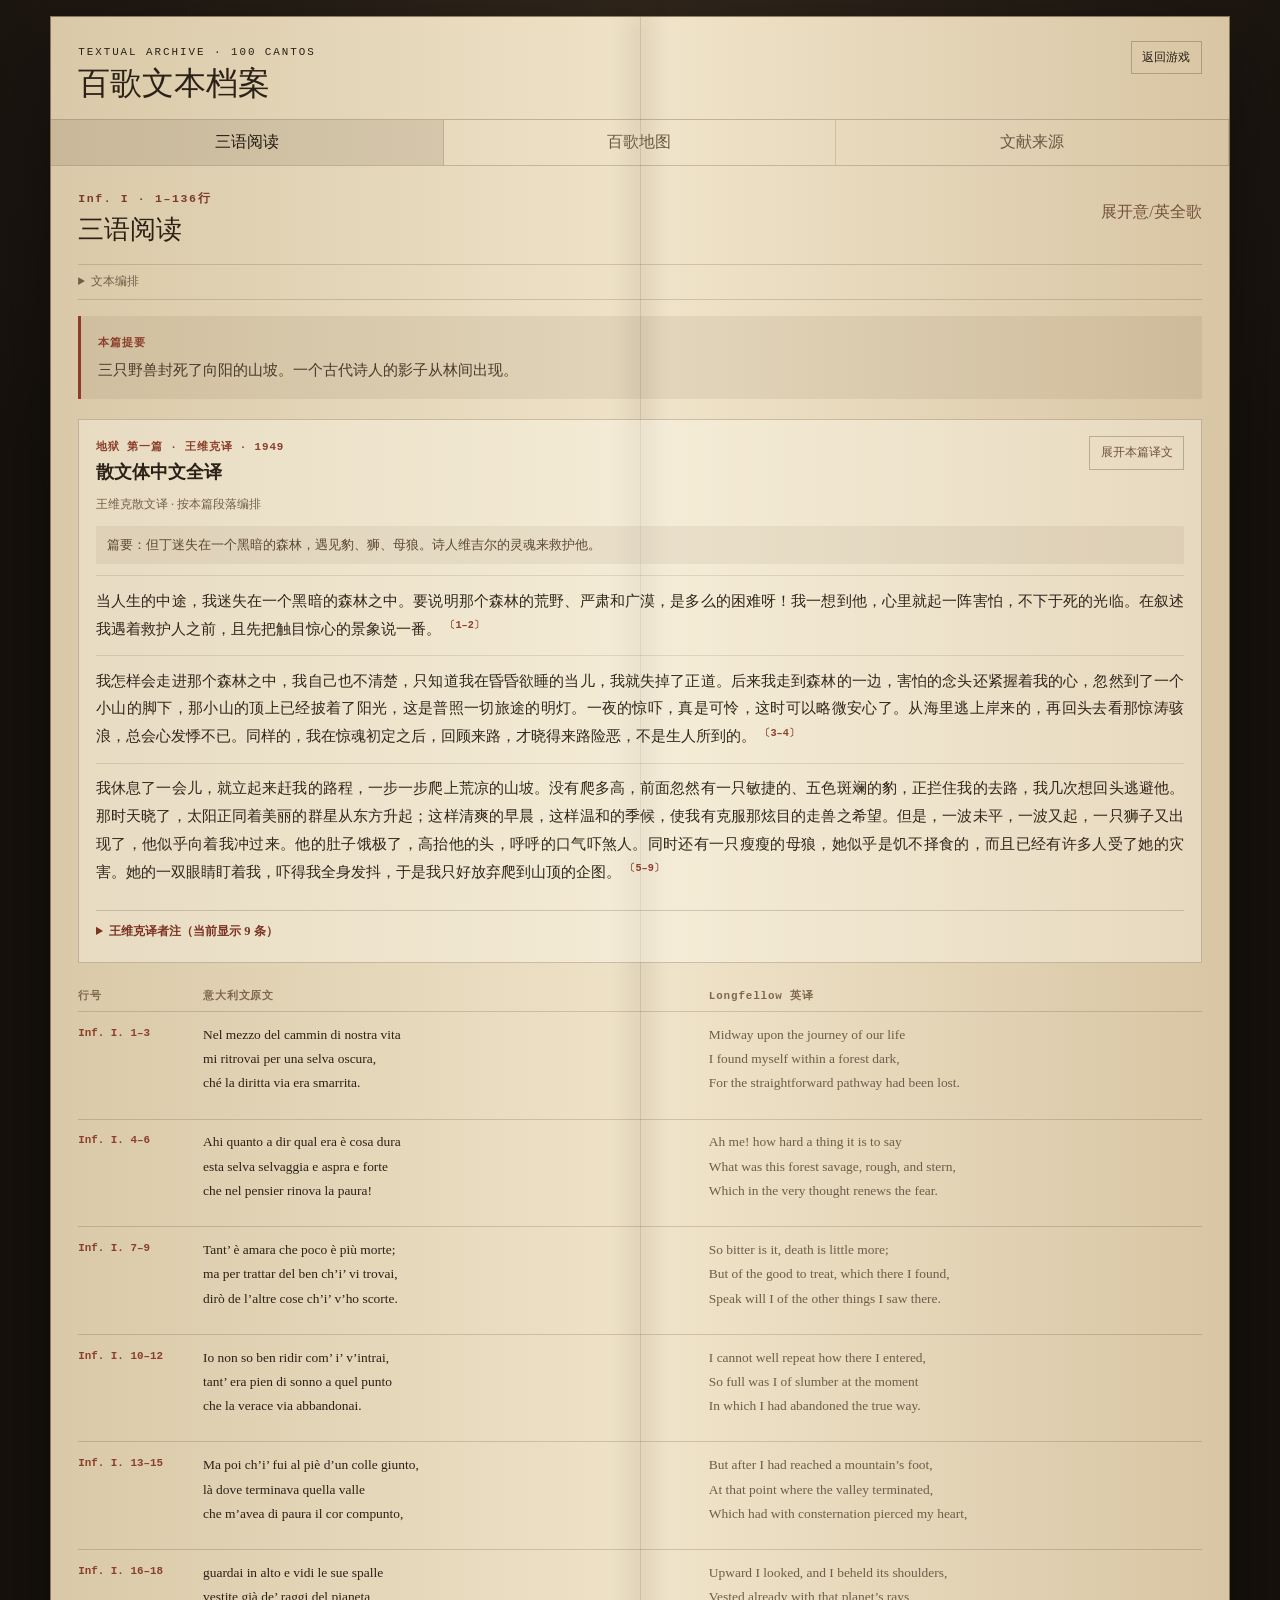
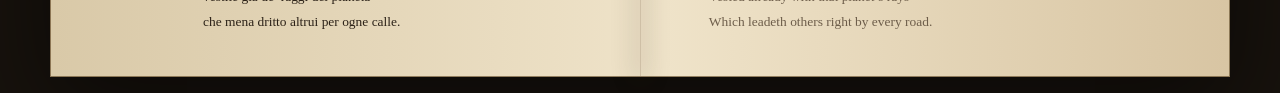
==== commit 8d911737: "Separate source reader from legacy game" ====
--- a/atlas.html
+++ b/atlas.html
@@ -4,14 +4,14 @@
   <meta charset="UTF-8" />
   <meta name="viewport" content="width=device-width, initial-scale=1" />
   <meta name="theme-color" content="#070706" />
-  <meta name="description" content="第一人称《神曲》规则怪谈：100歌剧情演绎、三种解释传统、跨歌后果、三语阅读与王维克中文全译。" />
-  <title>进入此门者｜第一人称《神曲》旅程</title>
+  <meta name="description" content="《神曲》100歌三语文本档案：意大利文原文、Longfellow英译、王维克中文全译、篇章提要与译者注。" />
+  <title>百歌文本档案｜《神曲》三语阅读</title>
   <link rel="preload" as="image" href="assets/inferno-first-person.png" />
   <link rel="preload" as="image" href="assets/traveler-hands-manual.png" />
   <link rel="preload" as="image" href="assets/character-virgil.png" />
   <link rel="preload" as="image" href="assets/character-francesca-paolo.png" />
   <link rel="stylesheet" href="styles.css" />
-  <link rel="stylesheet" href="immersive.css?v=20260926-story4" />
+  <link rel="stylesheet" href="immersive.css?v=20260927-reader1" />
 </head>
 <body>
   <main class="game realm-inferno" id="game" aria-label="第一人称三界旅程">
@@ -144,6 +144,6 @@
       <div class="gate-card"><span class="gate-kicker">一份三语校勘稿 · 页码 1300</span><h1 id="gateTitle">文本先于你翻了一页。</h1><p>意大利文、英文和中文突然彼此错开。墨迹从屏幕流到你的手上；再抬头时，你已经站在黑暗森林里。远处的人叫你“但丁”，而脚边三本手册却写着数百年后才会出现的名字。</p><p class="gate-premise">它们都能保护你，也都会删去自己无法解释的东西。选择一种阅读方法进入旅程；真正的出口不在完全服从之中。</p><div class="roles"><button data-role="wanderer" type="button"><small>托马斯主义伦理传统</small><strong>秩序诠释者</strong><span>拆解行动、目的和责任；盲点是把人物压成类别</span></button><button data-role="witness" type="button"><small>形象论与历史现实主义</small><strong>历史见证者</strong><span>追索姓名、城邦和关系；盲点是过度相信鲜活证词</span></button><button data-role="reader" type="button"><small>奥古斯丁式皈依诗学</small><strong>回转校勘者</strong><span>修订自己的误读；盲点是把他人变成自我寓言</span></button></div></div>
     </div>
   </main>
-  <script src="encounters.js?v=20260926-story4"></script><script src="app.js?v=20260926-story4"></script>
+  <script src="encounters.js?v=20260926-story4"></script><script src="app.js?v=20260927-reader2"></script>
 </body>
 </html>
--- a/immersive.css
+++ b/immersive.css
@@ -239,6 +239,53 @@
 .record-dialogue span { color: #584b3a; }
 .fate-status { margin-top: 1rem; padding-top: .7rem; border-top: 1px solid rgba(60, 43, 26, .18); color: #8b3e2a; font: 700 .72rem/1.4 ui-monospace, monospace; }
 .compendium nav { grid-template-columns: repeat(6, 1fr); }
+
+html:has(body.reader-only),
+body.reader-only {
+  height: auto;
+  min-height: 100%;
+  overflow: auto;
+  background: #17120d;
+}
+
+body.reader-only .world,
+body.reader-only .hud-top,
+body.reader-only .status-orbit,
+body.reader-only .school-orbit,
+body.reader-only .reticle,
+body.reader-only .world-prompt,
+body.reader-only .encounter,
+body.reader-only .interlude,
+body.reader-only .character-stage,
+body.reader-only .manual-rig,
+body.reader-only .movement-help,
+body.reader-only .role-gate,
+body.reader-only [data-panel="record"],
+body.reader-only [data-panel="school"],
+body.reader-only [data-panel="threads"] { display: none !important; }
+
+body.reader-only .game {
+  height: auto;
+  min-height: 100svh;
+  overflow: visible;
+  padding: 1rem;
+  background: radial-gradient(circle at 50% 0, #33281d 0, #17120d 48rem);
+}
+
+body.reader-only .compendium {
+  position: relative;
+  inset: auto;
+  width: min(1180px, 100%);
+  min-height: calc(100svh - 2rem);
+  margin: 0 auto;
+  overflow: visible;
+  animation: none;
+  box-shadow: 0 28px 90px rgba(0, 0, 0, .5);
+}
+
+body.reader-only .compendium nav { grid-template-columns: repeat(3, 1fr); }
+body.reader-only .compendium header button { padding: .45rem .65rem; border: 1px solid rgba(60,43,26,.28); font-size: .78rem; }
+body.reader-only .manual-panel { min-height: 0; }
 .roles small, .roles strong, .roles span { display: block; }
 .roles small { margin-bottom: .45rem; color: var(--accent); font: 700 .68rem/1 ui-monospace, monospace; letter-spacing: .12em; }
 .roles span { line-height: 1.55; }
